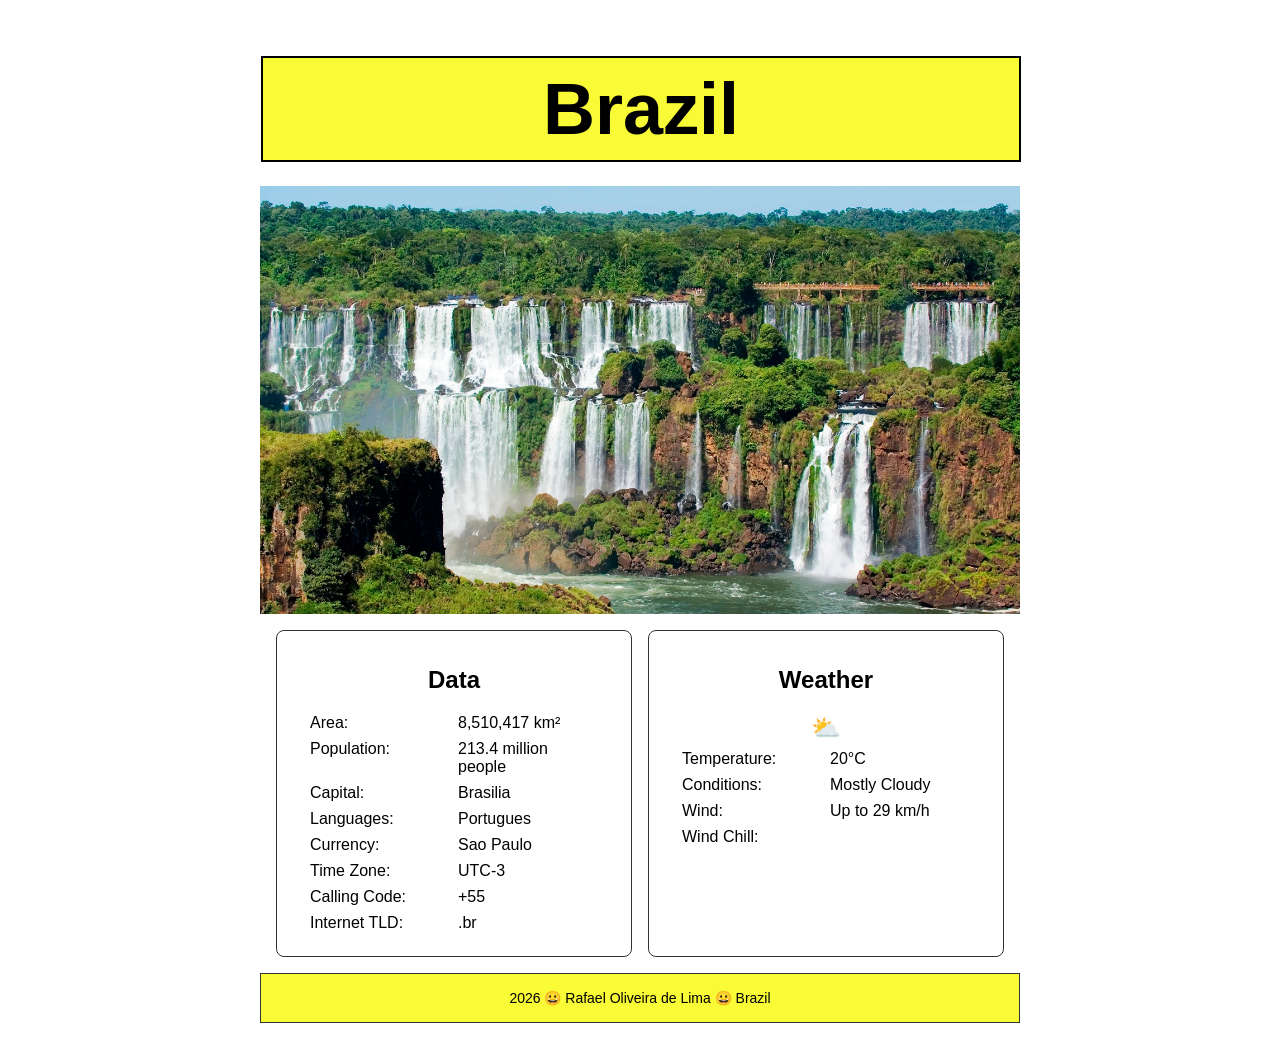
==== place.html @ b806dc9f "W03 Assignment: Country Page" ====
<!DOCTYPE html>
<html lang="en">

<head>
    <meta charset="UTF-8">

    <meta name="viewport" content="width=device-width, initial-scale=1.0">

    <title>WDD 131 - Dynamic Web Fundamentals - Rafael</title>

    <meta name="description" content="WDD 131 -Dynamic Web Fundamentals - Rafael Oliveira de Lima">

    <meta name="author" content="Rafael Oliveira de Lima">

    <script src="week%203/scripts/place.js" defer></script>

      <link rel="stylesheet" href="styles/place.css">

</head>

<body>

    <header>
        <h1>Brazil</h1>
    </header>

    <main>
    <picture class="hero-picture">
        <source media="(min-width: 601px)" srcset="week%203/images/brazil-waterfall.webp">
        <img src="week%203/images/braziliguacucity.webp" alt="A beautiful view of Iguazu Falls in Brazil" class="hero-image">
    </picture>

    <div class="info-grid">
    <section>
        <h2>Data</h2>

        <p><span>Area:</span><span>8,510,417 km²</span></p>
        <p><span>Population:</span><span>213.4 million people</span></p>
        <p><span>Capital:</span><span>Brasilia</span></p>
        <p><span>Languages:</span><span>Portugues</span></p>
        <p><span>Currency:</span><span>Sao Paulo</span></p>
        <p><span>Time Zone:</span><span>UTC-3</span></p>
        <p><span>Calling Code:</span><span>+55</span></p>
        <p><span>Internet TLD:</span><span>.br</span></p>
    </section>

    <section>
         <h2>Weather</h2>
        <div class="weather-icon" aria-hidden="true">⛅</div>

        <p><span>Temperature:</span><span>20°C</span></p>
        <p><span>Conditions:</span><span>Mostly Cloudy</span></p>
        <p><span>Wind:</span><span>Up to 29 km/h</span></p>
        <p><span>Wind Chill:</span><span></span></p>
    </section>
</div>
    

    </main>

  <footer>
    2026 😀 Rafael Oliveira de Lima 😀
Brazil </footer>
</body>
</html>
---- styles/place.css ----
* {
    box-sizing: border-box;
}

body {
    margin: 0;
    font-family: Arial, sans-serif;
}

header,
main,
footer {
    max-width: 760px;
    margin: 0 auto;
}

header {
    padding: 2rem 0 0;
    text-align: center;
}

header h1 {
    width: 100%;
    margin: 1.5rem 0;
    padding: 10px 20px;
    border: 2px solid black;
    font-size: clamp(2rem, 8vw, 4.5rem);
    transform: translateX(1px);
    background-color: #f8fb36;
    
    
}

.hero-picture {
    display: block;
}

.hero-image {
    display: block;
    width: 100%;
    height: auto;
}

.info-grid {
    display: grid;
    grid-template-columns: 1fr 1fr;
    gap: 1rem;
    padding: 1rem;
}

.info-grid section {
    padding: 1rem;
    border: 1px solid #333;
    border-radius: 8px;
}

.info-grid h2 {
    text-align: center;
}

.weather-icon {
    margin-bottom: 0.5rem;
    text-align: center;
    font-size: 1.5rem;
}

.info-grid section p {
    display: grid;
    grid-template-columns: 1fr 1fr;
    gap: 0.5rem;
    max-width: 18rem;
    margin: 0.5rem auto;
}

footer {
    margin-bottom: 1rem;
    padding: 1rem;
    border: 1px solid #333;
    text-align: center;
    font-size: 0.875rem;
    background-color: #f8fb36;
}

@media (max-width: 600px) {
    .info-grid {
        grid-template-columns: 1fr;
    }
}
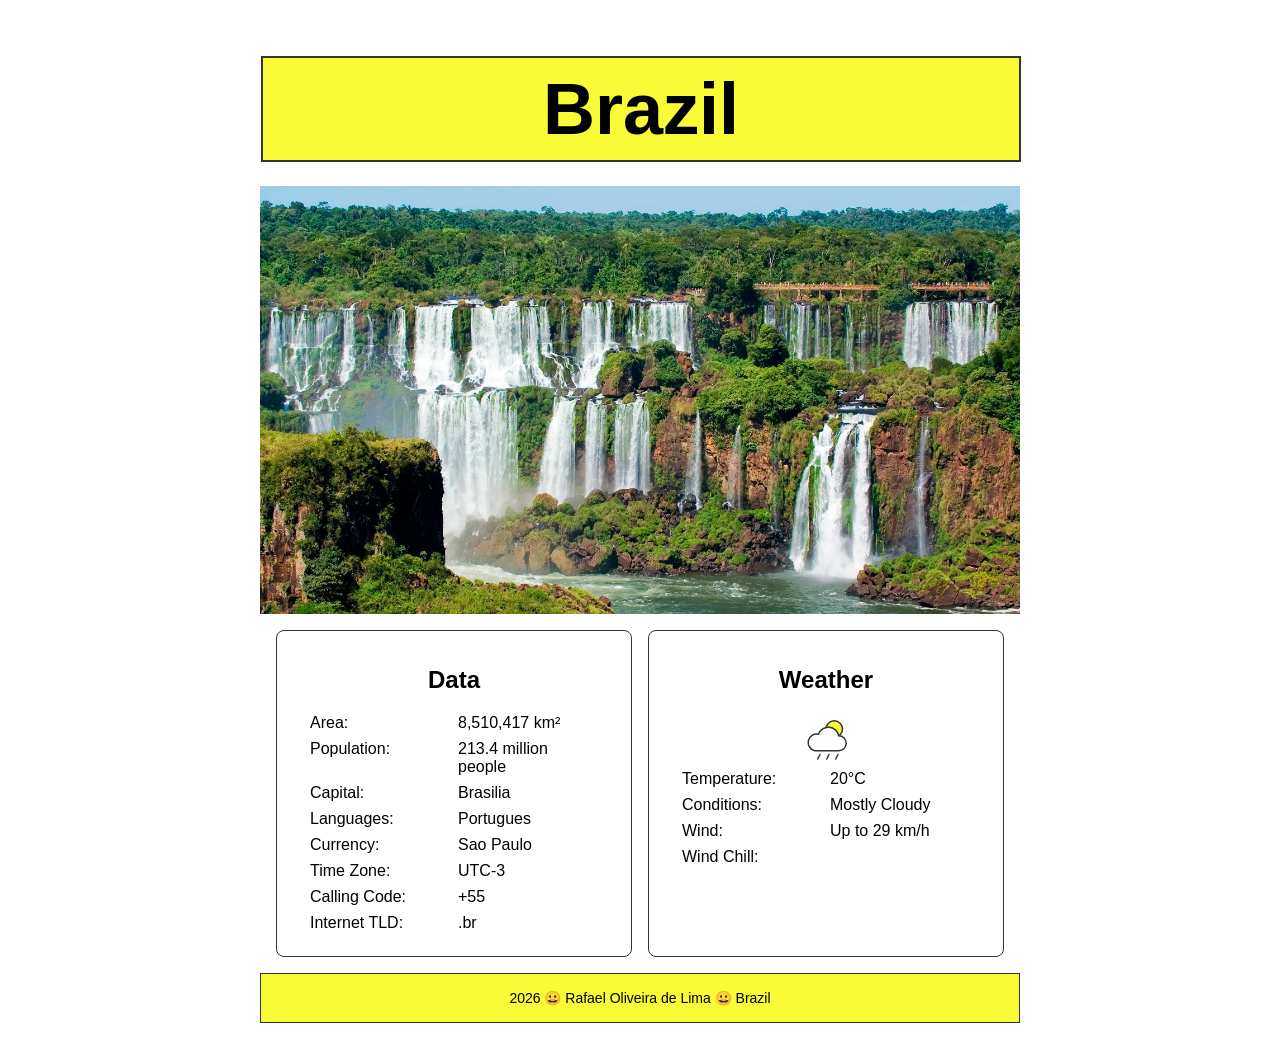
==== commit 28a8cf15: "country page" ====
--- a/place.html
+++ b/place.html
@@ -34,24 +34,24 @@
     <section>
         <h2>Data</h2>
 
-        <p><span>Area:</span><span>8,510,417 km²</span></p>
-        <p><span>Population:</span><span>213.4 million people</span></p>
-        <p><span>Capital:</span><span>Brasilia</span></p>
-        <p><span>Languages:</span><span>Portugues</span></p>
-        <p><span>Currency:</span><span>Sao Paulo</span></p>
-        <p><span>Time Zone:</span><span>UTC-3</span></p>
-        <p><span>Calling Code:</span><span>+55</span></p>
-        <p><span>Internet TLD:</span><span>.br</span></p>
+        <p><span>Area</span><span>8,510,417 km²</span></p>
+        <p><span>Population</span><span>213.4 million people</span></p>
+        <p><span>Capital</span><span>Brasilia</span></p>
+        <p><span>Languages</span><span>Portugues</span></p>
+        <p><span>Currency</span><span>Sao Paulo</span></p>
+        <p><span>Time Zone</span><span>UTC-3</span></p>
+        <p><span>Calling Code</span><span>+55</span></p>
+        <p><span>Internet TLD</span><span>.br</span></p>
     </section>
 
     <section>
          <h2>Weather</h2>
-        <div class="weather-icon" aria-hidden="true">⛅</div>
+        <img src="week%203/images/weather.svg" alt="" class="weather-icon">
 
-        <p><span>Temperature:</span><span>20°C</span></p>
-        <p><span>Conditions:</span><span>Mostly Cloudy</span></p>
-        <p><span>Wind:</span><span>Up to 29 km/h</span></p>
-        <p><span>Wind Chill:</span><span></span></p>
+        <p><span>Temperature</span><span>20°C</span></p>
+        <p><span>Conditions</span><span>Mostly Cloudy</span></p>
+        <p><span>Wind</span><span>Up to 29 km/h</span></p>
+        <p><span>Wind Chill</span><span></span></p>
     </section>
 </div>
     
--- a/styles/place.css
+++ b/styles/place.css
@@ -1,3 +1,8 @@
+:root {
+    --accent-color: #f8fb36;
+    --border-color: #333;
+}
+
 * {
     box-sizing: border-box;
 }
@@ -23,10 +28,10 @@
     width: 100%;
     margin: 1.5rem 0;
     padding: 10px 20px;
-    border: 2px solid black;
+    border: 2px solid var(--border-color);
     font-size: clamp(2rem, 8vw, 4.5rem);
     transform: translateX(1px);
-    background-color: #f8fb36;
+    background-color: var(--accent-color);
     
     
 }
@@ -50,7 +55,7 @@
 
 .info-grid section {
     padding: 1rem;
-    border: 1px solid #333;
+    border: 1px solid var(--border-color);
     border-radius: 8px;
 }
 
@@ -59,9 +64,10 @@
 }
 
 .weather-icon {
-    margin-bottom: 0.5rem;
-    text-align: center;
-    font-size: 1.5rem;
+    display: block;
+    width: 3rem;
+    height: 3rem;
+    margin: 0 auto 0.5rem;
 }
 
 .info-grid section p {
@@ -72,13 +78,17 @@
     margin: 0.5rem auto;
 }
 
+.info-grid section p span:first-child::after {
+    content: ":";
+}
+
 footer {
     margin-bottom: 1rem;
     padding: 1rem;
-    border: 1px solid #333;
+    border: 1px solid var(--border-color);
     text-align: center;
     font-size: 0.875rem;
-    background-color: #f8fb36;
+    background-color: var(--accent-color);
 }
 
 @media (max-width: 600px) {
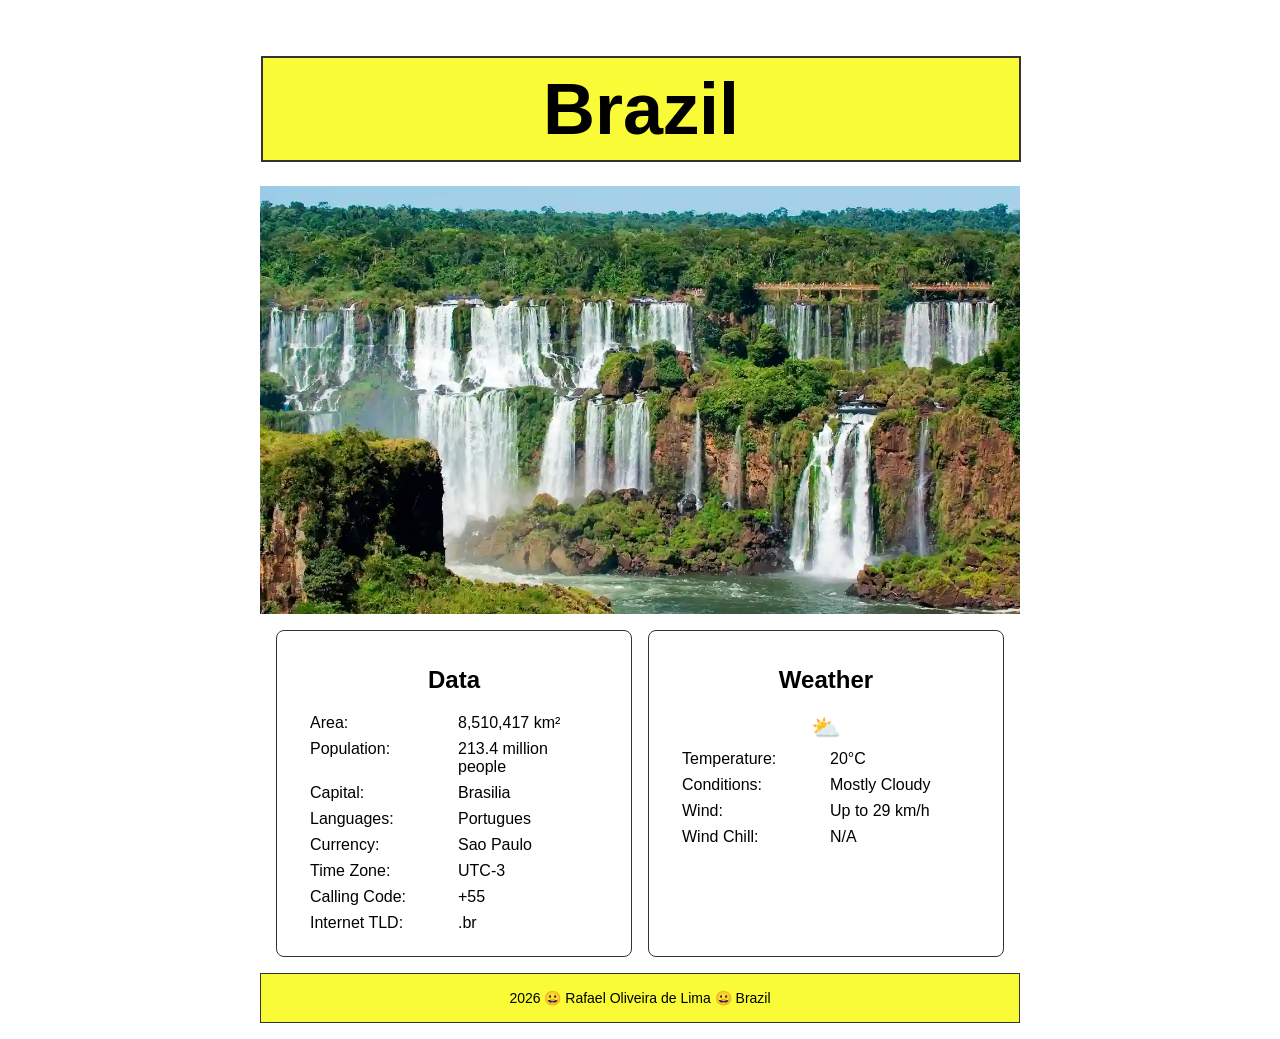
==== commit de7d360d: "W03 Assignment: Country Page" ====
--- a/place.html
+++ b/place.html
@@ -26,7 +26,7 @@
 
     <main>
     <picture class="hero-picture">
-        <source media="(min-width: 601px)" srcset="week%203/images/brazil-waterfall.webp">
+        <source media="(min-width: 601px)" srcset="week%203/images/brazil-waterfall%20%281%29.webp">
         <img src="week%203/images/braziliguacucity.webp" alt="A beautiful view of Iguazu Falls in Brazil" class="hero-image">
     </picture>
 
@@ -47,11 +47,12 @@
     <section>
          <h2>Weather</h2>
         <img src="week%203/images/weather.svg" alt="" class="weather-icon">
+        <span class="weather-emoji" aria-hidden="true">⛅</span>
 
-        <p><span>Temperature</span><span>20°C</span></p>
+        <p><span>Temperature</span><span id="temperature" data-celsius="20">20°C</span></p>
         <p><span>Conditions</span><span>Mostly Cloudy</span></p>
-        <p><span>Wind</span><span>Up to 29 km/h</span></p>
-        <p><span>Wind Chill</span><span></span></p>
+        <p><span>Wind</span><span id="wind-speed" data-kph="29">Up to 29 km/h</span></p>
+        <p><span>Wind Chill</span><span id="wind-chill">N/A</span></p>
     </section>
 </div>
     
--- a/styles/place.css
+++ b/styles/place.css
@@ -70,6 +70,10 @@
     margin: 0 auto 0.5rem;
 }
 
+.weather-emoji {
+    display: none;
+}
+
 .info-grid section p {
     display: grid;
     grid-template-columns: 1fr 1fr;
@@ -96,3 +100,16 @@
         grid-template-columns: 1fr;
     }
 }
+
+@media (min-width: 601px) {
+    .weather-icon {
+        display: none;
+    }
+
+    .weather-emoji {
+        display: block;
+        margin-bottom: 0.5rem;
+        text-align: center;
+        font-size: 1.5rem;
+    }
+}
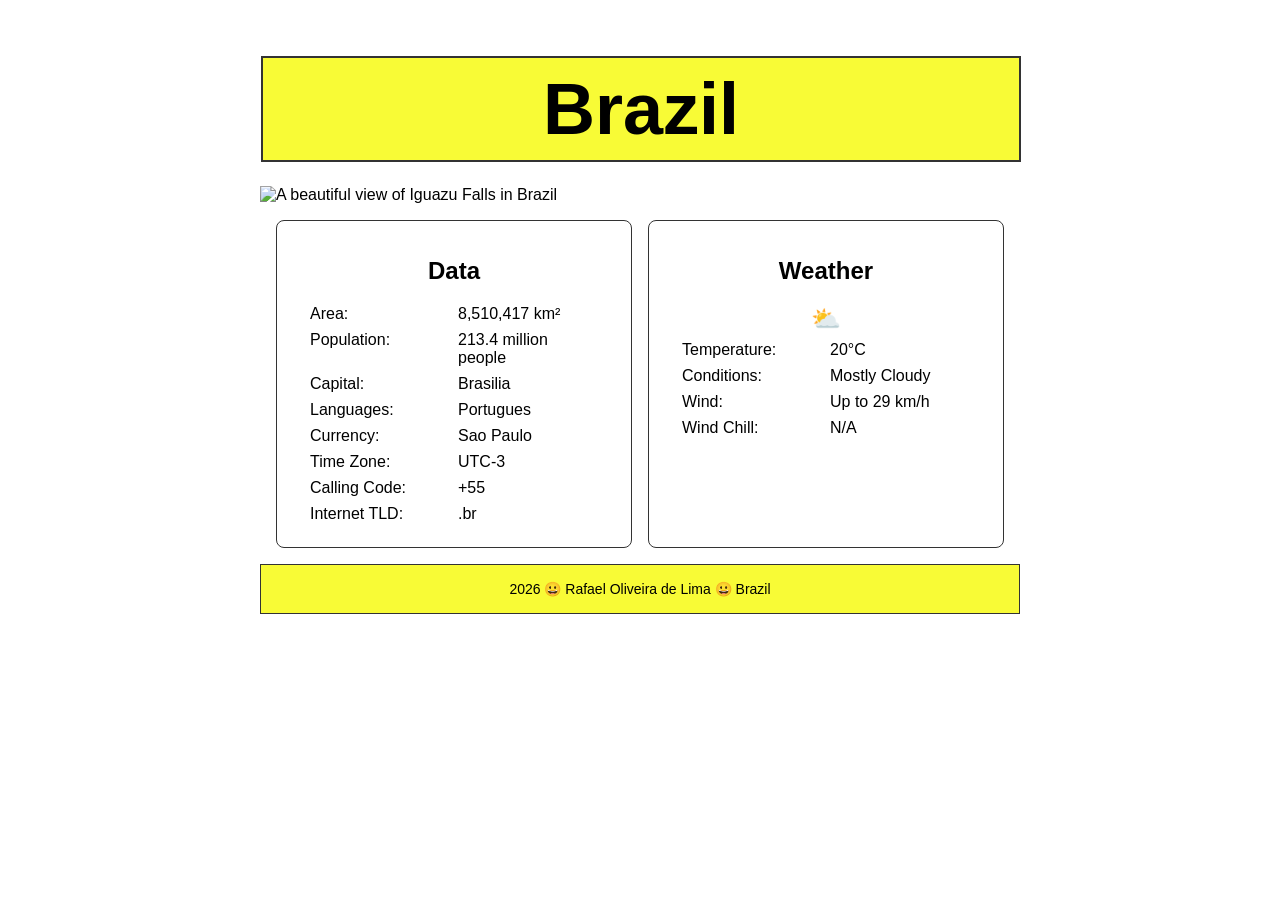
==== commit 5d003687: "Country Page" ====
--- a/place.html
+++ b/place.html
@@ -12,7 +12,7 @@
 
     <meta name="author" content="Rafael Oliveira de Lima">
 
-    <script src="week%203/scripts/place.js" defer></script>
+    <script src="scripts/place.js" defer></script>
 
       <link rel="stylesheet" href="styles/place.css">
 
@@ -26,8 +26,8 @@
 
     <main>
     <picture class="hero-picture">
-        <source media="(min-width: 601px)" srcset="week%203/images/brazil-waterfall%20%281%29.webp">
-        <img src="week%203/images/braziliguacucity.webp" alt="A beautiful view of Iguazu Falls in Brazil" class="hero-image">
+        <source media="(min-width: 601px)" srcset="images/brazil-waterfall%20%281%29.webp">
+        <img src="images/braziliguacucity.webp" alt="A beautiful view of Iguazu Falls in Brazil" class="hero-image">
     </picture>
 
     <div class="info-grid">
@@ -46,7 +46,7 @@
 
     <section>
          <h2>Weather</h2>
-        <img src="week%203/images/weather.svg" alt="" class="weather-icon">
+        <img src="images/weather.svg" alt="" class="weather-icon">
         <span class="weather-emoji" aria-hidden="true">⛅</span>
 
         <p><span>Temperature</span><span id="temperature" data-celsius="20">20°C</span></p>
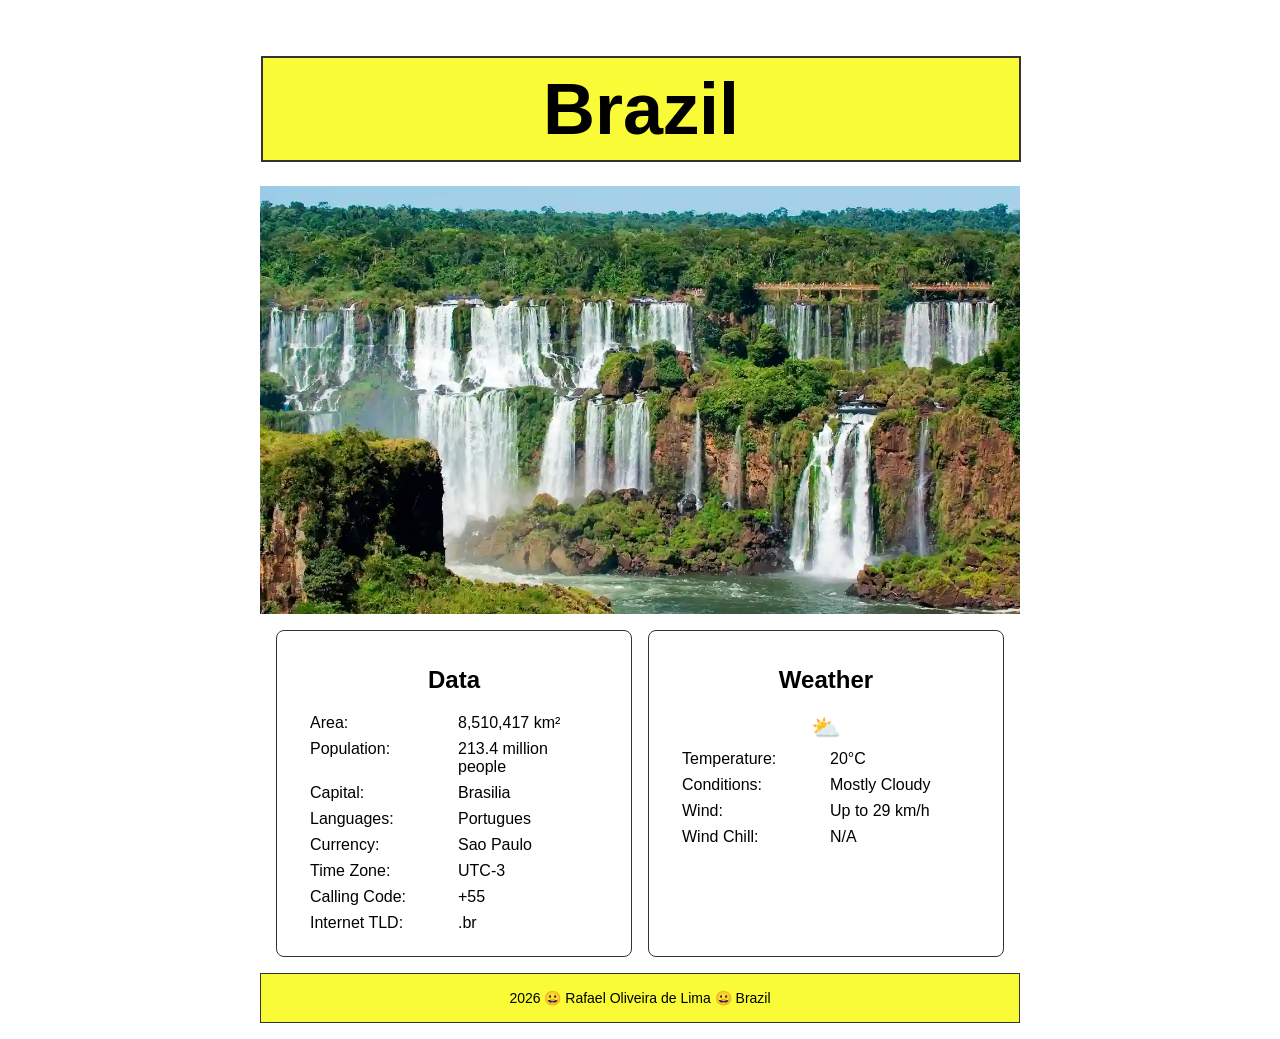
==== commit 6f82c481: "Country Page" ====
--- a/place.html
+++ b/place.html
@@ -26,8 +26,8 @@
 
     <main>
     <picture class="hero-picture">
-        <source media="(min-width: 601px)" srcset="images/brazil-waterfall%20%281%29.webp">
-        <img src="images/braziliguacucity.webp" alt="A beautiful view of Iguazu Falls in Brazil" class="hero-image">
+        <source media="(min-width: 601px)" srcset="images/brazilwaterfall.webp">
+        <img src="images/brazilwaterfall.webp" alt="A beautiful view of Iguazu Falls in Brazil" class="hero-image">
     </picture>
 
     <div class="info-grid">
